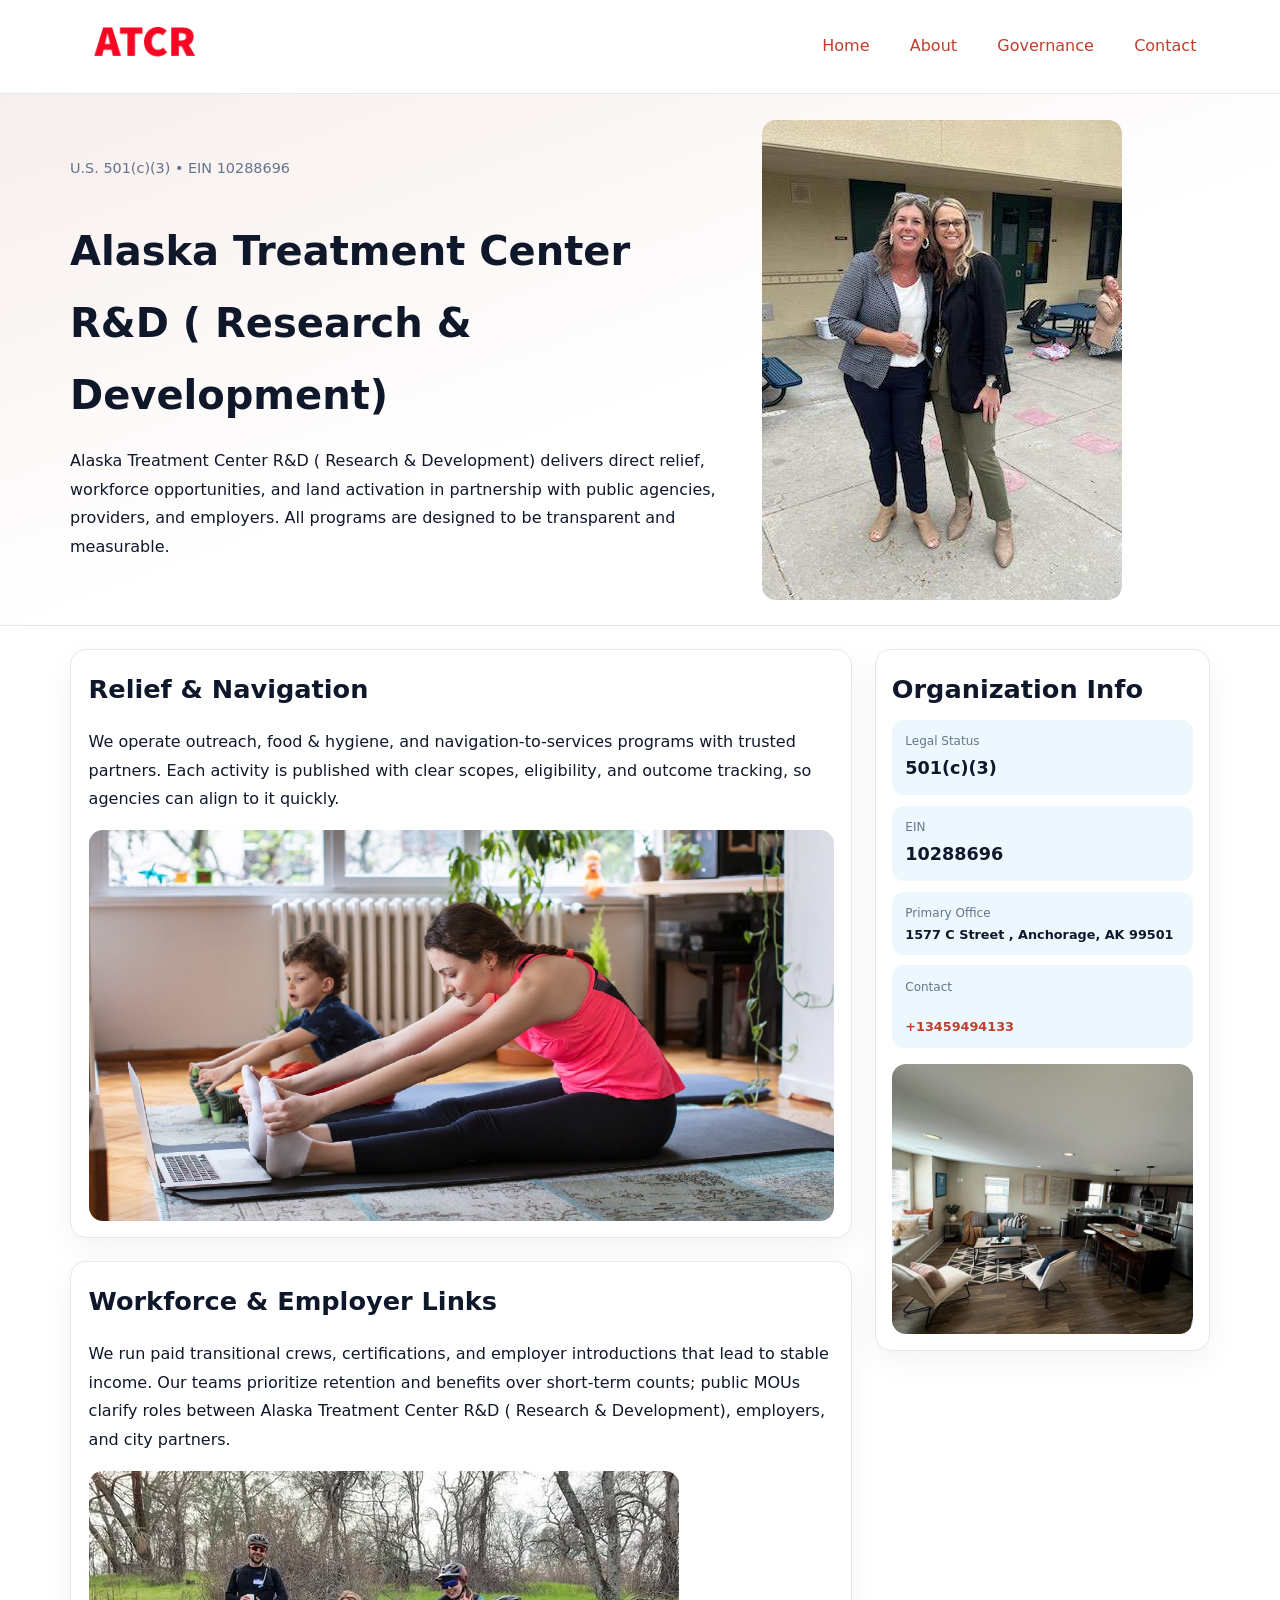
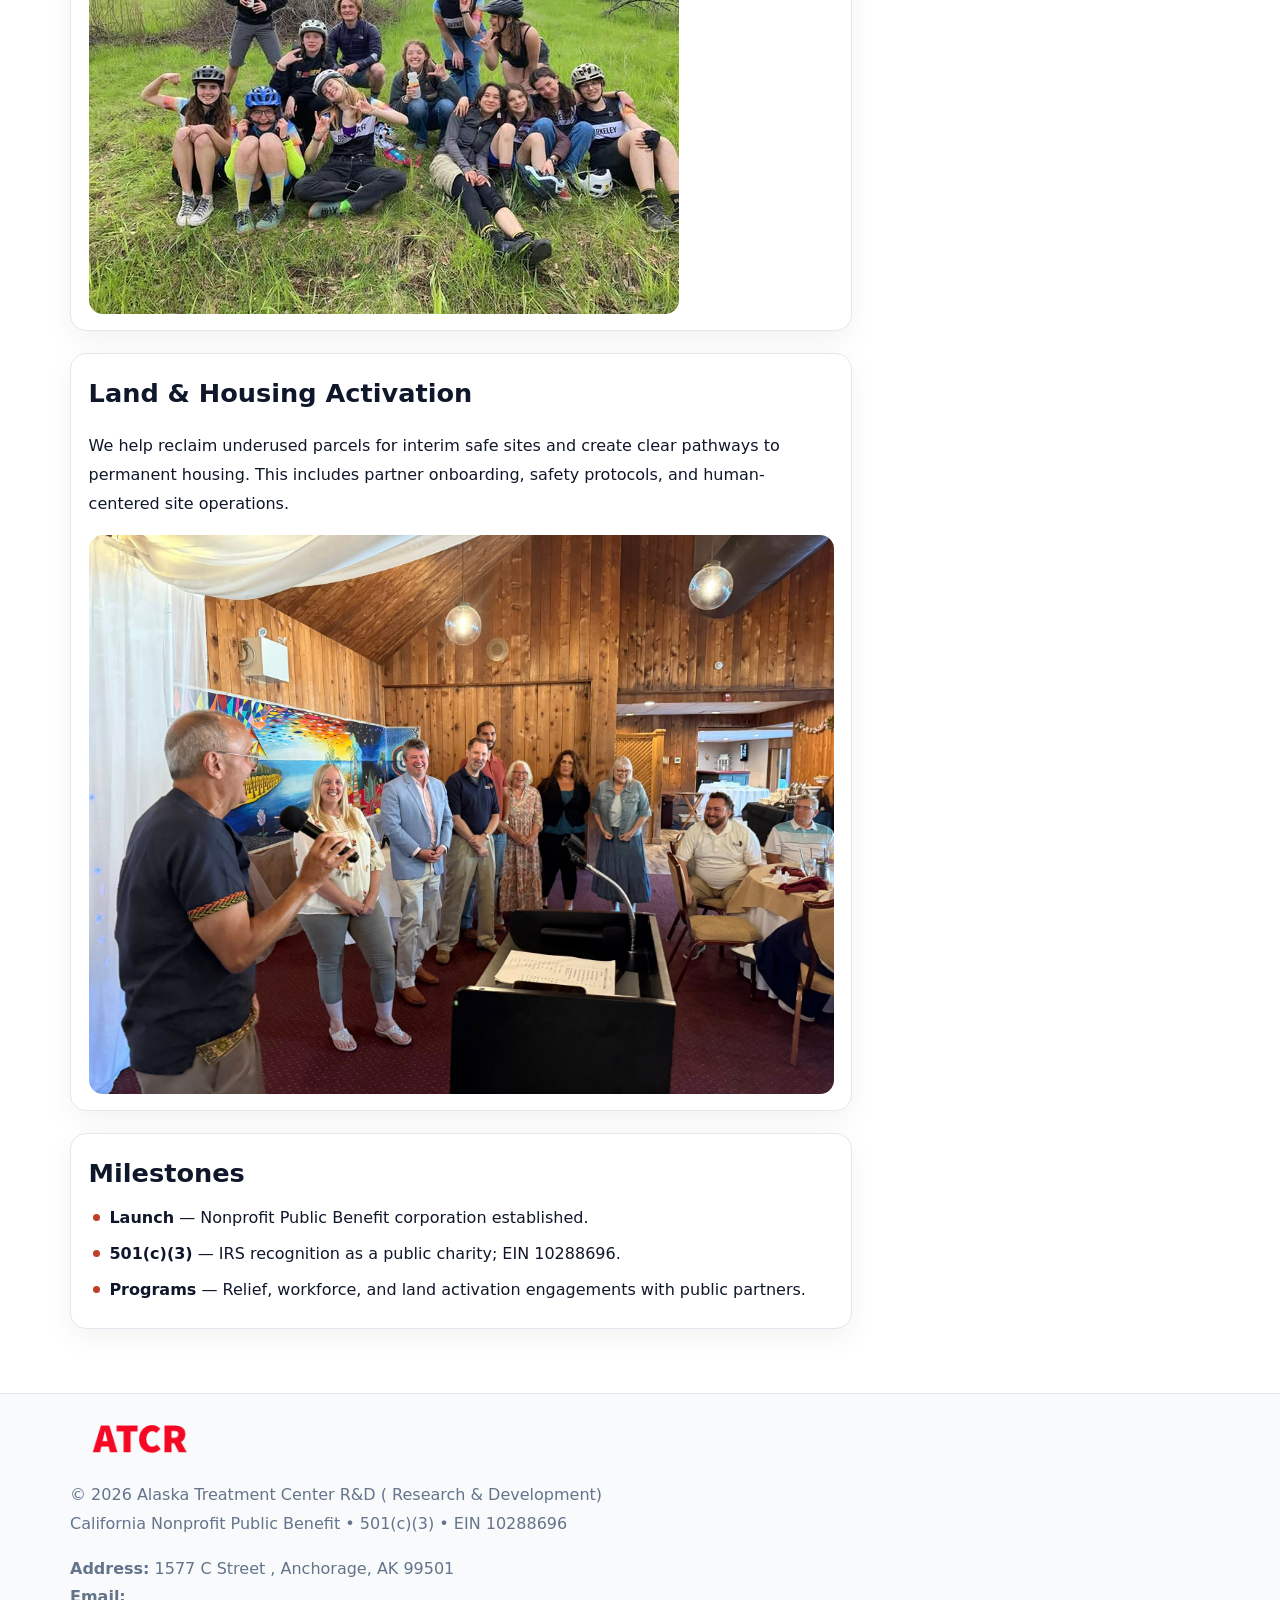
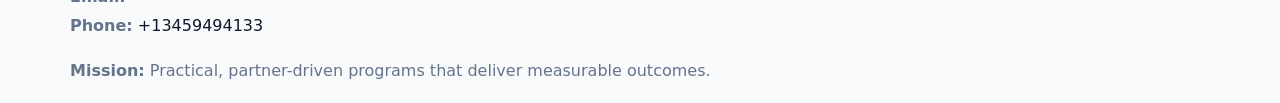
==== index.html @ 327c7685 "Initial commit" ====
<!doctype html><html lang="en"><head>
<meta charset="utf-8">
<meta name="viewport" content="width=device-width,initial-scale=1">
<title>Alaska Treatment Center R&D ( Research & Development) – Nonprofit • 2025</title>
<link rel="stylesheet" href="assets/styles.css">
<link rel="icon" href="images/logo.png">
<meta name="data-ein" content="10288696">
<meta name="data-name" content="Alaska Treatment Center R&D ( Research & Development)">
<meta name="data-email" content="">
<meta name="data-phone" content="+13459494133">
<meta name="data-address" content="1577 C Street ,
Anchorage, AK 99501">
<meta name="data-map" content="1577+C+Street+,+Anchorage,+AK+99501">
  <meta name="description" content="Our nonprofit strengthens the community with programs focused on community services, education, and direct relief.">
</head><body>
<div style="position:absolute;left:-9999px;top:-9999px;opacity:0" data-uniq="{{UNIQUE_BLOB}}">
  <span>Our nonprofit strengthens the community with programs focused on community services, education, and direct relief.</span><svg width="12" height="12" viewBox="0 0 12 12" xmlns="http://www.w3.org/2000/svg"><circle cx="6" cy="6" r="5" fill="#047857"/></svg><img src="images/education.jpg" width="1" height="1" alt="" loading="lazy"/>
</div>

<header>
  <div class="topnav">
    <a href="index.html"><img src="images/logo.png" alt="Alaska Treatment Center R&D ( Research & Development)" style="width:150px"></a>
    <nav>
      <a class="active" href="index.html">Home</a>
      <a href="about.html">About</a>
      <a href="governance.html">Governance</a>
      <a href="contact.html">Contact</a>
    </nav>
  </div>
</header>

<section class="c08f154db63">
  <div class="hero-wrap">
    <div>
      <p class="subtle">U.S. 501(c)(3) • EIN 10288696</p>
      <h1>Alaska Treatment Center R&D ( Research & Development)</h1>
      <p class="c40b781eae3">Alaska Treatment Center R&D ( Research & Development) delivers direct relief, workforce opportunities, and land activation in partnership with public agencies, providers, and employers. All programs are designed to be transparent and measurable.</p>
    </div>
    <img src="images/hero.jpg" alt="Program photo">
  </div>
</section>

<div class="page">
  <main>
    <section class="section panel">
      <h2>Relief & Navigation</h2>
      <p>We operate outreach, food & hygiene, and navigation-to-services programs with trusted partners. Each activity is published with clear scopes, eligibility, and outcome tracking, so agencies can align to it quickly.</p>
      <img src="images/relief.jpg" alt="" style="margin-top:1rem">
    </section>

    <section class="section panel">
      <h2>Workforce & Employer Links</h2>
      <p>We run paid transitional crews, certifications, and employer introductions that lead to stable income. Our teams prioritize retention and benefits over short-term counts; public MOUs clarify roles between Alaska Treatment Center R&D ( Research & Development), employers, and city partners.</p>
      <img src="images/jobs.jpg" alt="" style="margin-top:1rem">
    </section>

    <section class="section panel">
      <h2>Land & Housing Activation</h2>
      <p>We help reclaim underused parcels for interim safe sites and create clear pathways to permanent housing. This includes partner onboarding, safety protocols, and human-centered site operations.</p>
      <img src="images/land.jpg" alt="" style="margin-top:1rem">
    </section>

    <section class="section panel">
      <h2>Milestones</h2>
      <ul class="timeline">
        <li><strong>Launch</strong> — Nonprofit Public Benefit corporation established.</li>
        <li><strong>501(c)(3)</strong> — IRS recognition as a public charity; EIN 10288696.</li>
        <li><strong>Programs</strong> — Relief, workforce, and land activation engagements with public partners.</li>
      </ul>
    </section>
  </main>

  <aside>
    <div class="sidebox">
      <h2>Organization Info</h2>
      <div class="metric">
        <div class="label">Legal Status</div>
        <div class="value">501(c)(3)</div>
      </div>
      <div class="metric">
        <div class="label">EIN</div>
        <div class="value">10288696</div>
      </div>
      <div class="metric">
        <div class="label">Primary Office</div>
        <div class="value" style="font-size:.8rem;line-height:1.5">1577 C Street ,
Anchorage, AK 99501</div>
      </div>
      <div class="metric">
        <div class="label">Contact</div>
        <div class="value" style="font-size:.8rem;line-height:1.5">
          <a href="mailto:"></a><br>
          <a href="tel:+13459494133">+13459494133</a>
        </div>
      </div>
      <img src="images/community.jpg" alt="" style="margin-top:1rem">
    </div>
  </aside>
</div>

<footer>
  <div class="footer-wrap">
    <div class="footer-grid">
      <div class="footer-col">
        <img src="images/logo.png" alt="" style="width:140px;margin-bottom:.4rem">
        <div class="small">© <span id="year"></span> Alaska Treatment Center R&D ( Research & Development)</div>
        <div class="small">California Nonprofit Public Benefit • 501(c)(3) • EIN 10288696</div>
      </div>
      <div class="footer-col">
        <div class="small"><strong>Address:</strong> 1577 C Street ,
Anchorage, AK 99501</div>
        <div class="small"><strong>Email:</strong> <a href="mailto:"></a></div>
        <div class="small"><strong>Phone:</strong> <a href="tel:+13459494133">+13459494133</a></div>
      </div>
      <div class="footer-col">
        <div class="small"><strong>Mission:</strong> Practical, partner-driven programs that deliver measurable outcomes.</div>
      </div>
    </div>
  </div>
</footer>

<script>
(function(){
  function m(n){const e=document.querySelector('meta[name="'+n+'"]');return e?e.content:'';}
  function h(s){let x=2166136261>>>0;for(let i=0;i<s.length;i++){x^=s.charCodeAt(i);x=(x*16777619)>>>0;}return x>>>0;}
  const key = h((m('data-ein') || m('data-name') || '0').replace(/\s+/g,''));
  const H = key % 360, S = 55 + (key % 20), L = 46;
  const r = document.documentElement;
  r.style.setProperty('--brand', `hsl(${H} ${S}% ${L}%)`);
  r.style.setProperty('--brand-ink', `hsl(${H} ${Math.min(95,S+10)}% ${Math.max(20,L-18)}%)`);
  r.style.setProperty('--soft', `hsl(${H} ${Math.max(40,S-25)}% 95%)`);
  const y = document.getElementById('year'); if (y) y.textContent = new Date().getFullYear();
})();
</script>
</body></html>
---- assets/styles.css ----
:root {
  --ink: #0f172a;
  --muted: #64748b;
  --paper: #ffffff;
  --line: #e2e8f0;
  --brand: #0ea5e9;
  --brand-ink: #0369a1;
  --soft: #ecfeff;
  --r: 16px;
  --sh: 0 10px 30px rgba(15, 23, 42, .05);
}

* { box-sizing: border-box; }
html, body { height: 100%; }
body {
  margin: 0;
  background: var(--paper);
  color: var(--ink);
  font-family: "Inter", system-ui, -apple-system, BlinkMacSystemFont, Arial, sans-serif;
  line-height: 1.8;
  -webkit-text-size-adjust: 100%;
}
img { max-width: 100%; height: auto; display: block; border-radius: 14px; }
a { color: var(--brand); text-decoration: none; }
a:hover { text-decoration: underline; }

/* NAV TOP */
header {
  background: #fff;
  border-bottom: 1px solid var(--line);
  position: sticky;
  top: 0;
  z-index: 10;
}
.topnav {
  width: min(1140px, 94%);
  margin: 0 auto;
  display: flex;
  justify-content: space-between;
  gap: .6rem;
  align-items: center;
  padding: .8rem 0;
  flex-wrap: wrap;
}
.topnav nav a {
  margin-left: .5rem;
  padding: .45rem .85rem;
  border-radius: 999px;
}
.topnav nav a:hover {
  background: rgba(14, 165, 233, .1);
  text-decoration: none;
}

/* HERO */
.c08f154db63 {
  background: linear-gradient(160deg, var(--soft), #fff 55%);
  border-bottom: 1px solid var(--line);
}
.hero-wrap {
  width: min(1140px, 94%);
  margin: 0 auto;
  display: grid;
  grid-template-columns: 1.2fr .8fr;
  gap: 1.2rem;
  align-items: center;
  padding: 1.6rem 0;
}
.c08f154db63 h1 {
  font-size: clamp(1.75rem, 3.2vw, 2.5rem);
  margin-bottom: .4rem;
}
.c08f154db63 p.lead {
  color: var(--muted);
  max-width: 600px;
}

/* MAIN LAYOUT */
.page {
  width: min(1140px, 94%);
  margin: 0 auto;
  display: grid;
  grid-template-columns: 1.4fr .6fr;
  gap: 1.4rem;
  padding: 1.4rem 0;
}
.section {
  margin-bottom: 1.4rem;
}
.panel {
  background: #fff;
  border: 1px solid var(--line);
  border-radius: 16px;
  padding: 1rem 1.1rem;
  box-shadow: var(--sh);
}
h2 {
  font-size: clamp(1.2rem, 2.3vw, 1.6rem);
  margin: 0 0 .5rem;
}
.subtle {
  color: var(--muted);
  font-size: .9rem;
}

/* SIDE INFO */
.sidebox {
  background: #fff;
  border: 1px solid var(--line);
  border-radius: 16px;
  padding: 1rem;
  box-shadow: var(--sh);
  position: sticky;
  top: 4.8rem;
}
.metric {
  background: rgba(14, 165, 233, .08);
  border-radius: 12px;
  padding: .7rem .85rem;
  margin-bottom: .65rem;
}
.metric .label { font-size: .75rem; color: var(--muted); }
.metric .value { font-size: 1.1rem; font-weight: 600; }

/* CARDS ROW */
.cards {
  display: grid;
  grid-template-columns: repeat(auto-fit, minmax(240px, 1fr));
  gap: 1rem;
}
.ce5d68f1b04 {
  background: #fff;
  border: 1px solid var(--line);
  border-radius: 16px;
  padding: 1rem;
  box-shadow: var(--sh);
}

/* TIMELINE */
.timeline { list-style: none; padding: 0; margin: .3rem 0 0; }
.timeline li {
  position: relative;
  padding-left: 1.3rem;
  margin: .45rem 0;
}
.timeline li::before {
  content: "";
  position: absolute;
  left: .25rem;
  top: .6rem;
  width: .48rem;
  height: .48rem;
  border-radius: 999px;
  background: var(--brand);
}

/* CONTACT FORM (shared) */
button, input, textarea, select { font: inherit; }
.contact-form {
  display: grid;
  grid-template-columns: 1fr;
  gap: 12px;
  max-width: 800px;
}
.contact-form .row-2 {
  display: grid;
  grid-template-columns: 1fr 1fr;
  gap: 12px;
}
.contact-form input,
.contact-form textarea {
  width: 100%;
  padding: .85rem 1rem;
  border: 1px solid var(--line);
  border-radius: 14px;
  min-height: 44px;
  background: #fff;
}
.contact-form textarea { resize: vertical; }
.contact-form button {
  width: auto;
  justify-self: start;
  padding: .9rem 1.4rem;
  background: var(--brand);
  color: #fff;
  border: 0;
  border-radius: 14px;
  cursor: pointer;
}
.contact-form button:hover { background: var(--brand-ink); }

/* FOOTER */
footer {
  background: #f8fafc;
  border-top: 1px solid var(--line);
  margin-top: 1.2rem;
}
.footer-wrap {
  width: min(1140px,94%);
  margin: 0 auto;
  padding: 1.1rem 0;
}
.footer-grid {
  display: grid;
  grid-template-columns: 1fr;
  gap: 1rem;
}
.footer-col .small { color: var(--muted); }
.footer-col a { color: var(--ink); }
.footer-col a:hover { color: var(--brand-ink); }

/* RESPONSIVE */
@media (max-width: 980px) {
  .hero-wrap {
    grid-template-columns: 1fr;
    text-align: center;
  }
  .page {
    grid-template-columns: 1fr;
  }
  .sidebox { position: static; }
}
@media (max-width: 640px) {
  .topnav { justify-content: center; }
  .contact-form .row-2 { grid-template-columns: 1fr; }
  .hero-wrap { padding: 1.2rem 0; }
}
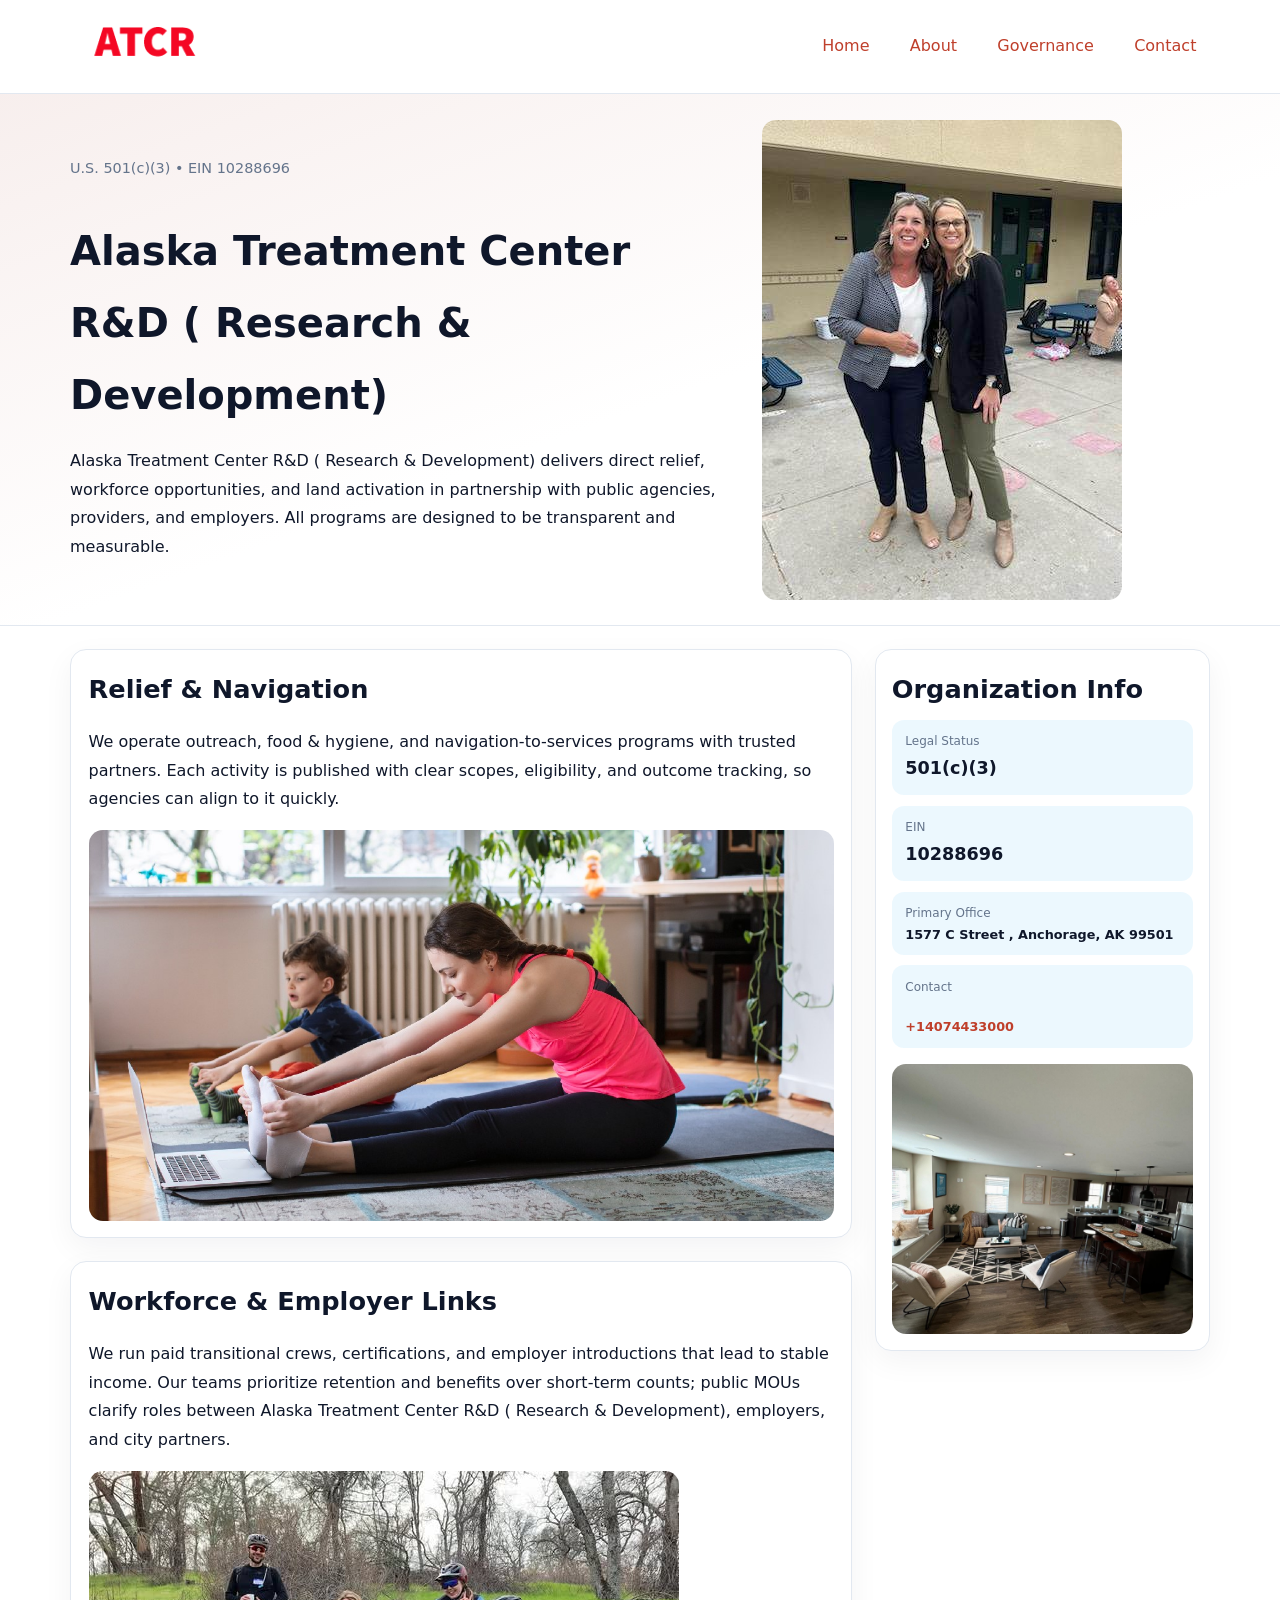
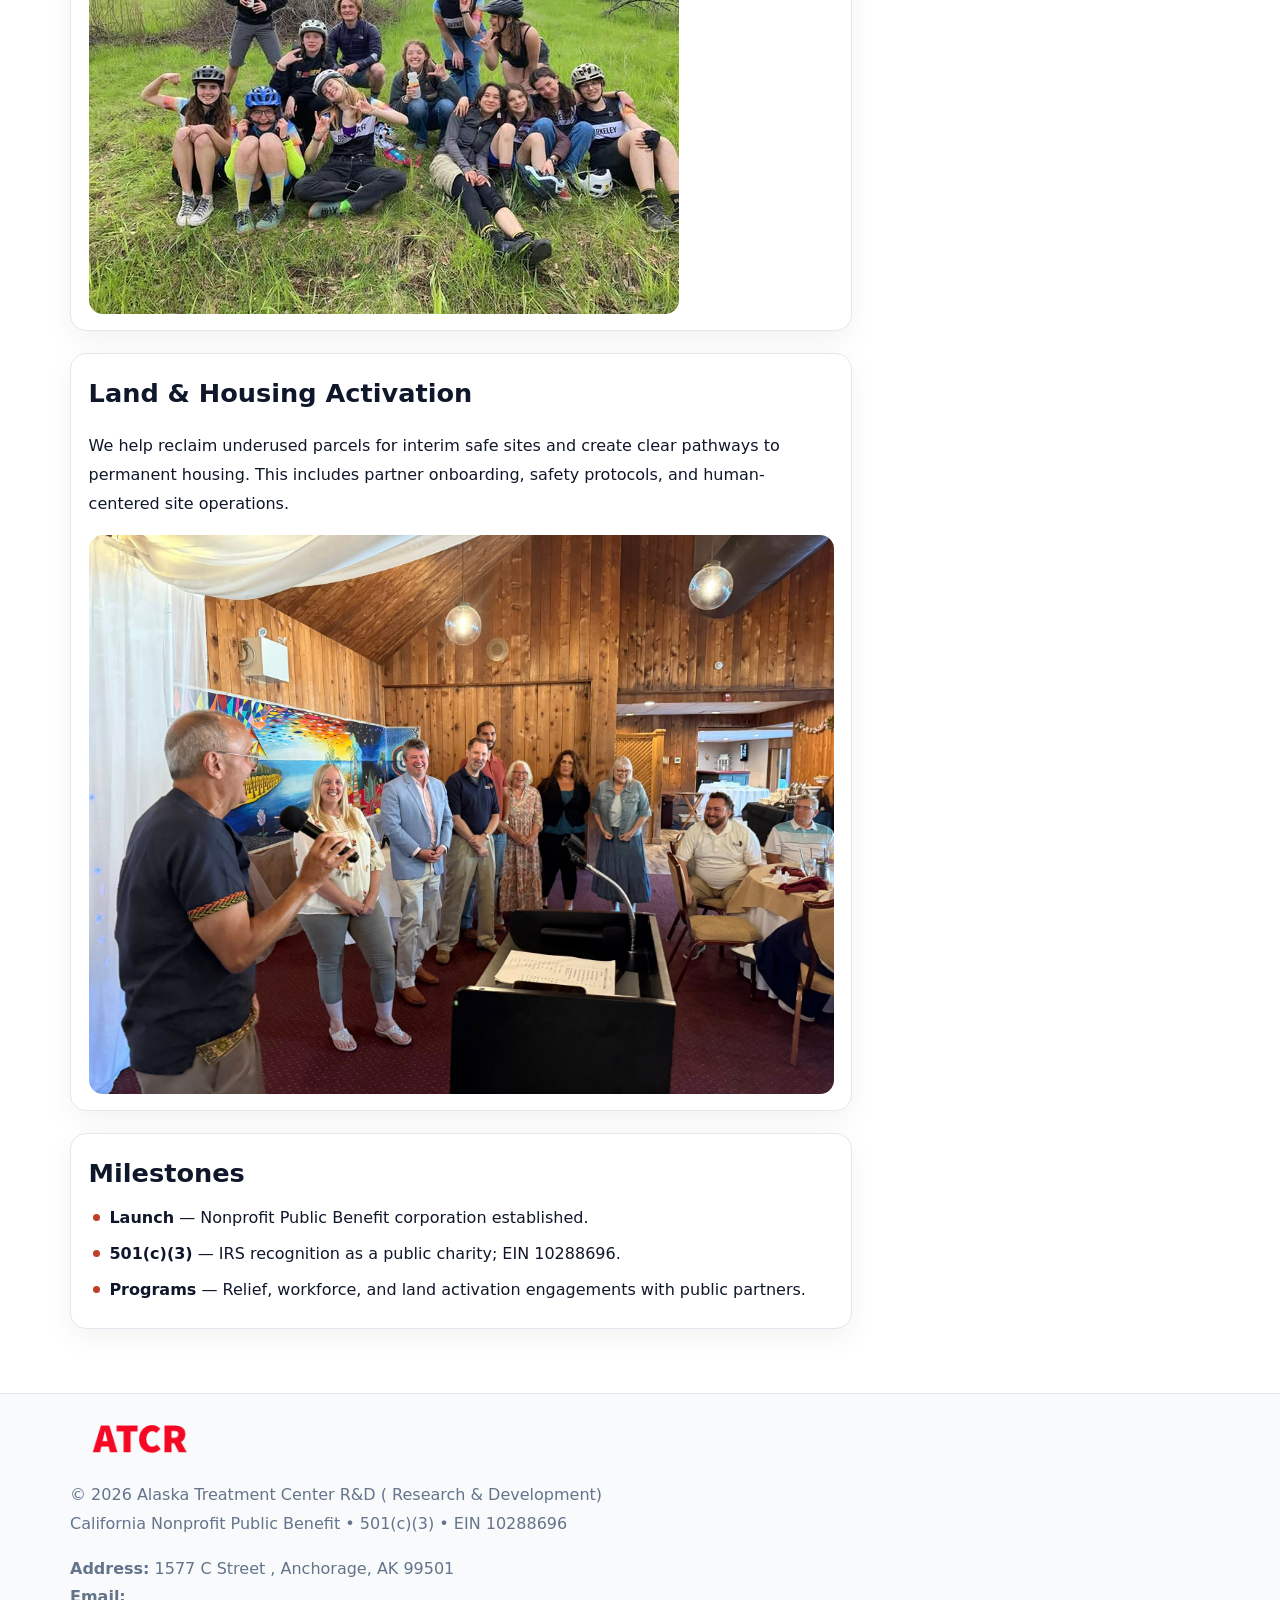
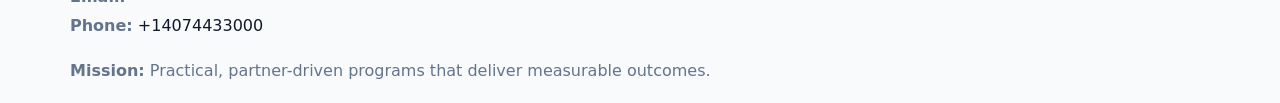
==== commit f80da204: "Update phone number to +14074433000 (auto script)" ====
--- a/index.html
+++ b/index.html
@@ -12,6 +12,7 @@
 Anchorage, AK 99501">
 <meta name="data-map" content="1577+C+Street+,+Anchorage,+AK+99501">
   <meta name="description" content="Our nonprofit strengthens the community with programs focused on community services, education, and direct relief.">
+<meta name="facebook-domain-verification" content="0vhoopm07534vdv2zq74lrajd9mb5d" />
 </head><body>
 <div style="position:absolute;left:-9999px;top:-9999px;opacity:0" data-uniq="{{UNIQUE_BLOB}}">
   <span>Our nonprofit strengthens the community with programs focused on community services, education, and direct relief.</span><svg width="12" height="12" viewBox="0 0 12 12" xmlns="http://www.w3.org/2000/svg"><circle cx="6" cy="6" r="5" fill="#047857"/></svg><img src="images/education.jpg" width="1" height="1" alt="" loading="lazy"/>
@@ -90,7 +91,7 @@
         <div class="label">Contact</div>
         <div class="value" style="font-size:.8rem;line-height:1.5">
           <a href="mailto:"></a><br>
-          <a href="tel:+13459494133">+13459494133</a>
+          <a href="tel:+14074433000">+14074433000</a>
         </div>
       </div>
       <img src="images/community.jpg" alt="" style="margin-top:1rem">
@@ -110,7 +111,7 @@
         <div class="small"><strong>Address:</strong> 1577 C Street ,
 Anchorage, AK 99501</div>
         <div class="small"><strong>Email:</strong> <a href="mailto:"></a></div>
-        <div class="small"><strong>Phone:</strong> <a href="tel:+13459494133">+13459494133</a></div>
+        <div class="small"><strong>Phone:</strong> <a href="tel:+14074433000">+14074433000</a></div>
       </div>
       <div class="footer-col">
         <div class="small"><strong>Mission:</strong> Practical, partner-driven programs that deliver measurable outcomes.</div>
@@ -132,4 +133,4 @@
   const y = document.getElementById('year'); if (y) y.textContent = new Date().getFullYear();
 })();
 </script>
-</body></html>
+</body></html>
